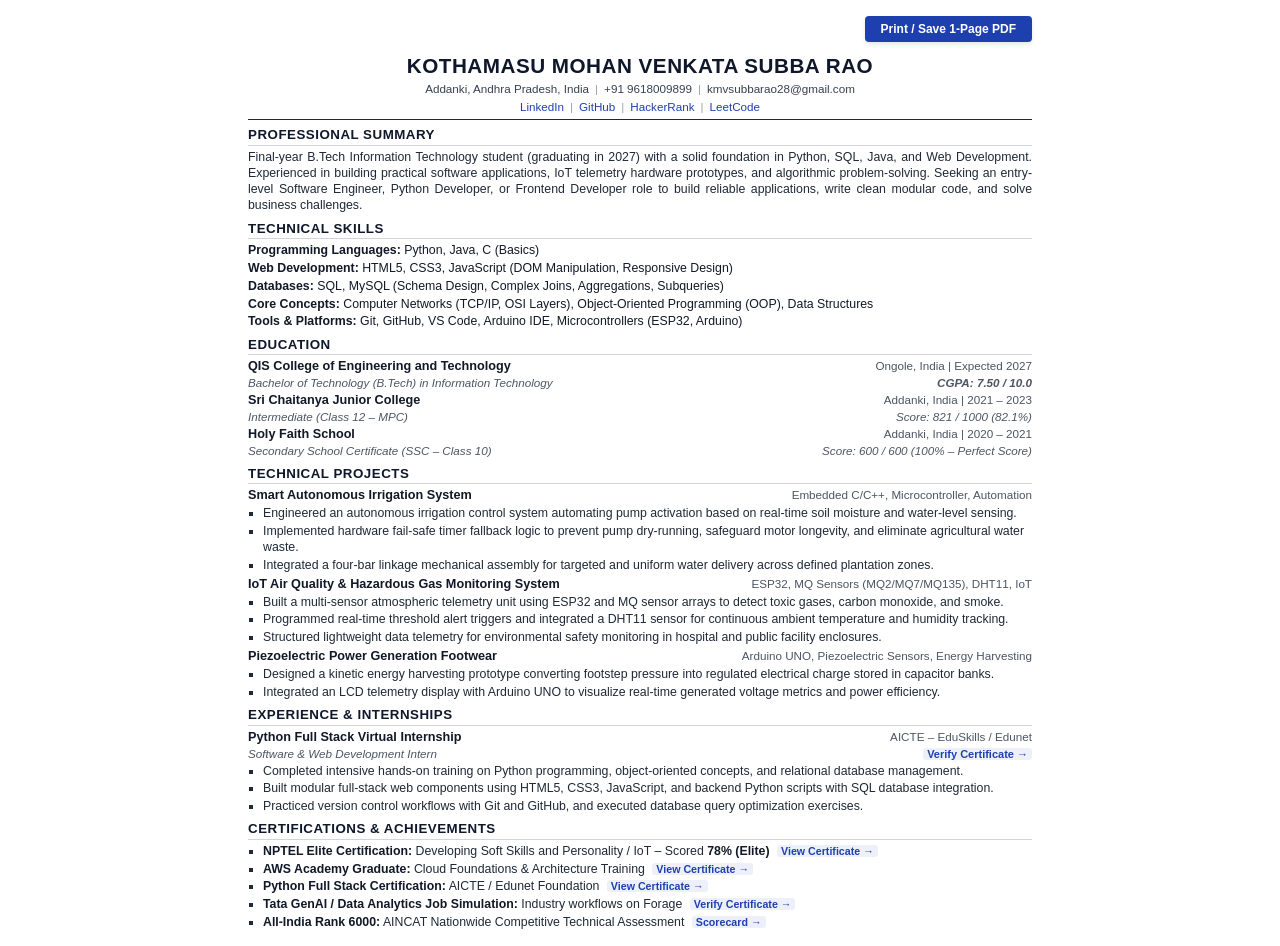
==== assets/resume-preview.html @ 80e52fe7 "docs: add technical architecture diagrams, system flows, and verified certificate assets" ====
<!DOCTYPE html>
<html lang="en">

<head>
  <meta charset="UTF-8">
  <title>Kothamasu Mohan Venkata Subba Rao - Resume</title>
  <style>
    @page {
      size: A4;
      margin: 10mm 14mm;
    }

    * {
      box-sizing: border-box;
      margin: 0;
      padding: 0;
    }

    body {
      font-family: 'Calibri', 'Helvetica Neue', Arial, sans-serif;
      color: #111827;
      line-height: 1.32;
      font-size: 9.75pt;
      background: #ffffff;
      max-width: 820px;
      margin: 16px auto;
      padding: 0 18px;
    }

    .print-bar {
      text-align: right;
      margin-bottom: 10px;
    }

    .print-btn {
      background: #1e40af;
      color: #ffffff;
      border: none;
      padding: 6px 16px;
      font-size: 9pt;
      font-weight: 600;
      border-radius: 4px;
      cursor: pointer;
      box-shadow: 0 2px 4px rgba(0, 0, 0, 0.1);
    }

    .print-btn:hover {
      background: #1d4ed8;
    }

    @media print {
      .print-bar {
        display: none;
      }

      body {
        margin: 0;
        padding: 0;
        max-width: 100%;
        font-size: 9.25pt;
        line-height: 1.28;
      }

      a {
        color: #111827 !important;
        text-decoration: none !important;
      }

      .cert-link {
        display: none !important;
      }
    }

    /* Header */
    .header {
      text-align: center;
      border-bottom: 1.5px solid #1f2937;
      padding-bottom: 5px;
      margin-bottom: 6px;
    }

    .name {
      font-size: 15.5pt;
      font-weight: 700;
      letter-spacing: 0.5px;
      color: #0f172a;
      text-transform: uppercase;
      margin-bottom: 2px;
    }

    .contact-line {
      font-size: 8.75pt;
      color: #374151;
      display: flex;
      flex-wrap: wrap;
      justify-content: center;
      gap: 6px;
    }

    .contact-line a {
      color: #1e40af;
      text-decoration: none;
      font-weight: 500;
    }

    .contact-line a:hover {
      text-decoration: underline;
    }

    .sep {
      color: #9ca3af;
    }

    /* Section */
    .section {
      margin-bottom: 6px;
    }

    .section-title {
      font-size: 10pt;
      font-weight: 700;
      text-transform: uppercase;
      letter-spacing: 0.5px;
      color: #0f172a;
      border-bottom: 1px solid #d1d5db;
      padding-bottom: 1px;
      margin-bottom: 3px;
    }

    .summary-text {
      text-align: justify;
      color: #1f2937;
      font-size: 9.25pt;
    }

    /* Skills */
    .skills-category {
      margin-bottom: 1.5px;
      font-size: 9.25pt;
    }

    .skills-category strong {
      color: #111827;
      font-weight: 600;
    }

    /* Item Header */
    .item-header {
      display: flex;
      justify-content: space-between;
      align-items: baseline;
      font-weight: 600;
      color: #111827;
      font-size: 9.5pt;
    }

    .item-sub {
      display: flex;
      justify-content: space-between;
      align-items: baseline;
      font-size: 8.75pt;
      color: #4b5563;
      font-style: italic;
      margin-bottom: 1.5px;
    }

    .item-sub a {
      color: #1e40af;
      font-style: normal;
      text-decoration: none;
      font-size: 8.25pt;
    }

    .item-date {
      font-weight: normal;
      font-size: 8.75pt;
      color: #4b5563;
    }

    ul {
      list-style-type: square;
      padding-left: 15px;
      margin-top: 1px;
      margin-bottom: 3px;
    }

    li {
      margin-bottom: 1.5px;
      color: #1f2937;
      font-size: 9.25pt;
    }

    li strong {
      color: #111827;
    }

    .cert-link {
      font-size: 8pt;
      font-weight: 600;
      color: #1e40af;
      text-decoration: none;
      margin-left: 4px;
      padding: 0 4px;
      background: rgba(30, 64, 175, 0.08);
      border-radius: 3px;
    }

    .cert-link:hover {
      text-decoration: underline;
      background: rgba(30, 64, 175, 0.15);
    }
  </style>
</head>

<body>
  <div class="print-bar">
    <button class="print-btn" onclick="window.print()">Print / Save 1-Page PDF</button>
  </div>

  <header class="header">
    <h1 class="name">Kothamasu Mohan Venkata Subba Rao</h1>
    <div class="contact-line">
      <span>Addanki, Andhra Pradesh, India</span>
      <span class="sep">|</span>
      <span>+91 9618009899</span>
      <span class="sep">|</span>
      <span>kmvsubbarao28@gmail.com</span>
    </div>
    <div class="contact-line" style="margin-top: 2px;">
      <a href="https://www.linkedin.com/in/mohan-venkata-subba-rao-kothamasu-4464b433a" target="_blank">LinkedIn</a>
      <span class="sep">|</span>
      <a href="https://github.com/MOHANKOTHAMASU" target="_blank">GitHub</a>
      <span class="sep">|</span>
      <a href="https://www.hackerrank.com/profile/kmvsubbarao28" target="_blank">HackerRank</a>
      <span class="sep">|</span>
      <a href="https://leetcode.com/problemset/" target="_blank">LeetCode</a>
    </div>
  </header>

  <!-- PROFESSIONAL SUMMARY -->
  <section class="section">
    <h2 class="section-title">Professional Summary</h2>
    <p class="summary-text">
      Final-year B.Tech Information Technology student (graduating in 2027) with a solid foundation in Python, SQL,
      Java, and Web Development. Experienced in building practical software applications, IoT telemetry hardware
      prototypes, and algorithmic problem-solving. Seeking an entry-level Software Engineer, Python Developer, or
      Frontend Developer role to build reliable applications, write clean modular code, and solve business challenges.
    </p>
  </section>

  <!-- TECHNICAL SKILLS -->
  <section class="section">
    <h2 class="section-title">Technical Skills</h2>
    <div class="skills-category"><strong>Programming Languages:</strong> Python, Java, C (Basics)</div>
    <div class="skills-category"><strong>Web Development:</strong> HTML5, CSS3, JavaScript (DOM Manipulation, Responsive
      Design)</div>
    <div class="skills-category"><strong>Databases:</strong> SQL, MySQL (Schema Design, Complex Joins, Aggregations,
      Subqueries)</div>
    <div class="skills-category"><strong>Core Concepts:</strong> Computer Networks (TCP/IP, OSI Layers), Object-Oriented
      Programming (OOP), Data Structures</div>
    <div class="skills-category"><strong>Tools & Platforms:</strong> Git, GitHub, VS Code, Arduino IDE,
      Microcontrollers (ESP32, Arduino)</div>
  </section>

  <!-- EDUCATION -->
  <section class="section">
    <h2 class="section-title">Education</h2>
    <div class="item-header">
      <span>QIS College of Engineering and Technology</span>
      <span class="item-date">Ongole, India | Expected 2027</span>
    </div>
    <div class="item-sub">
      <span>Bachelor of Technology (B.Tech) in Information Technology</span>
      <span><strong>CGPA: 7.50 / 10.0</strong></span>
    </div>

    <div class="item-header" style="margin-top: 2px;">
      <span>Sri Chaitanya Junior College</span>
      <span class="item-date">Addanki, India | 2021 &ndash; 2023</span>
    </div>
    <div class="item-sub">
      <span>Intermediate (Class 12 &ndash; MPC)</span>
      <span>Score: 821 / 1000 (82.1%)</span>
    </div>

    <div class="item-header" style="margin-top: 2px;">
      <span>Holy Faith School</span>
      <span class="item-date">Addanki, India | 2020 &ndash; 2021</span>
    </div>
    <div class="item-sub">
      <span>Secondary School Certificate (SSC &ndash; Class 10)</span>
      <span>Score: 600 / 600 (100% &ndash; Perfect Score)</span>
    </div>
  </section>

  <!-- TECHNICAL PROJECTS -->
  <section class="section">
    <h2 class="section-title">Technical Projects</h2>

    <div class="item-header">
      <span>Smart Autonomous Irrigation System</span>
      <span class="item-date">Embedded C/C++, Microcontroller, Automation</span>
    </div>
    <ul>
      <li>Engineered an autonomous irrigation control system automating pump activation based on real-time soil moisture
        and water-level sensing.</li>
      <li>Implemented hardware fail-safe timer fallback logic to prevent pump dry-running, safeguard motor longevity,
        and eliminate agricultural water waste.</li>
      <li>Integrated a four-bar linkage mechanical assembly for targeted and uniform water delivery across defined
        plantation zones.</li>
    </ul>

    <div class="item-header">
      <span>IoT Air Quality & Hazardous Gas Monitoring System</span>
      <span class="item-date">ESP32, MQ Sensors (MQ2/MQ7/MQ135), DHT11, IoT</span>
    </div>
    <ul>
      <li>Built a multi-sensor atmospheric telemetry unit using ESP32 and MQ sensor arrays to detect toxic gases, carbon
        monoxide, and smoke.</li>
      <li>Programmed real-time threshold alert triggers and integrated a DHT11 sensor for continuous ambient temperature
        and humidity tracking.</li>
      <li>Structured lightweight data telemetry for environmental safety monitoring in hospital and public facility
        enclosures.</li>
    </ul>

    <div class="item-header">
      <span>Piezoelectric Power Generation Footwear</span>
      <span class="item-date">Arduino UNO, Piezoelectric Sensors, Energy Harvesting</span>
    </div>
    <ul>
      <li>Designed a kinetic energy harvesting prototype converting footstep pressure into regulated electrical charge
        stored in capacitor banks.</li>
      <li>Integrated an LCD telemetry display with Arduino UNO to visualize real-time generated voltage metrics and
        power efficiency.</li>
    </ul>
  </section>

  <!-- INTERNSHIP EXPERIENCE -->
  <section class="section">
    <h2 class="section-title">Experience & Internships</h2>
    <div class="item-header">
      <span>Python Full Stack Virtual Internship</span>
      <span class="item-date">AICTE &ndash; EduSkills / Edunet</span>
    </div>
    <div class="item-sub">
      <span>Software & Web Development Intern</span>
      <span><a href="aicte_python_fullstack_certificate.pdf"
          target="_blank" class="cert-link">Verify Certificate &rarr;</a></span>
    </div>
    <ul>
      <li>Completed intensive hands-on training on Python programming, object-oriented concepts, and relational database
        management.</li>
      <li>Built modular full-stack web components using HTML5, CSS3, JavaScript, and backend Python scripts with SQL
        database integration.</li>
      <li>Practiced version control workflows with Git and GitHub, and executed database query optimization exercises.
      </li>
    </ul>
  </section>

  <!-- CERTIFICATIONS & ACHIEVEMENTS -->
  <section class="section">
    <h2 class="section-title">Certifications & Achievements</h2>
    <ul>
      <li><strong>NPTEL Elite Certification:</strong> Developing Soft Skills and Personality / IoT &ndash; Scored
        <strong>78% (Elite)</strong> <a href="nptel_iot_certificate.pdf" target="_blank" class="cert-link">View
          Certificate &rarr;</a></li>
      <li><strong>AWS Academy Graduate:</strong> Cloud Foundations &amp; Architecture Training <a
          href="aws_eduskills_cloud_certificate.pdf" target="_blank"
          class="cert-link">View Certificate &rarr;</a></li>
      <li><strong>Python Full Stack Certification:</strong> AICTE / Edunet Foundation <a
          href="aicte_python_fullstack_certificate.pdf" target="_blank"
          class="cert-link">View Certificate &rarr;</a></li>
      <li><strong>Tata GenAI / Data Analytics Job Simulation:</strong> Industry workflows on Forage <a
          href="tata_genai_data_analytics_certificate.pdf"
          target="_blank" class="cert-link">Verify Certificate &rarr;</a></li>
      <li><strong>All-India Rank 6000:</strong> AINCAT Nationwide Competitive Technical Assessment <a
          href="aincat_rank_scorecard_certificate.pdf" target="_blank"
          class="cert-link">Scorecard &rarr;</a></li>
    </ul>
  </section>
</body>

</html>
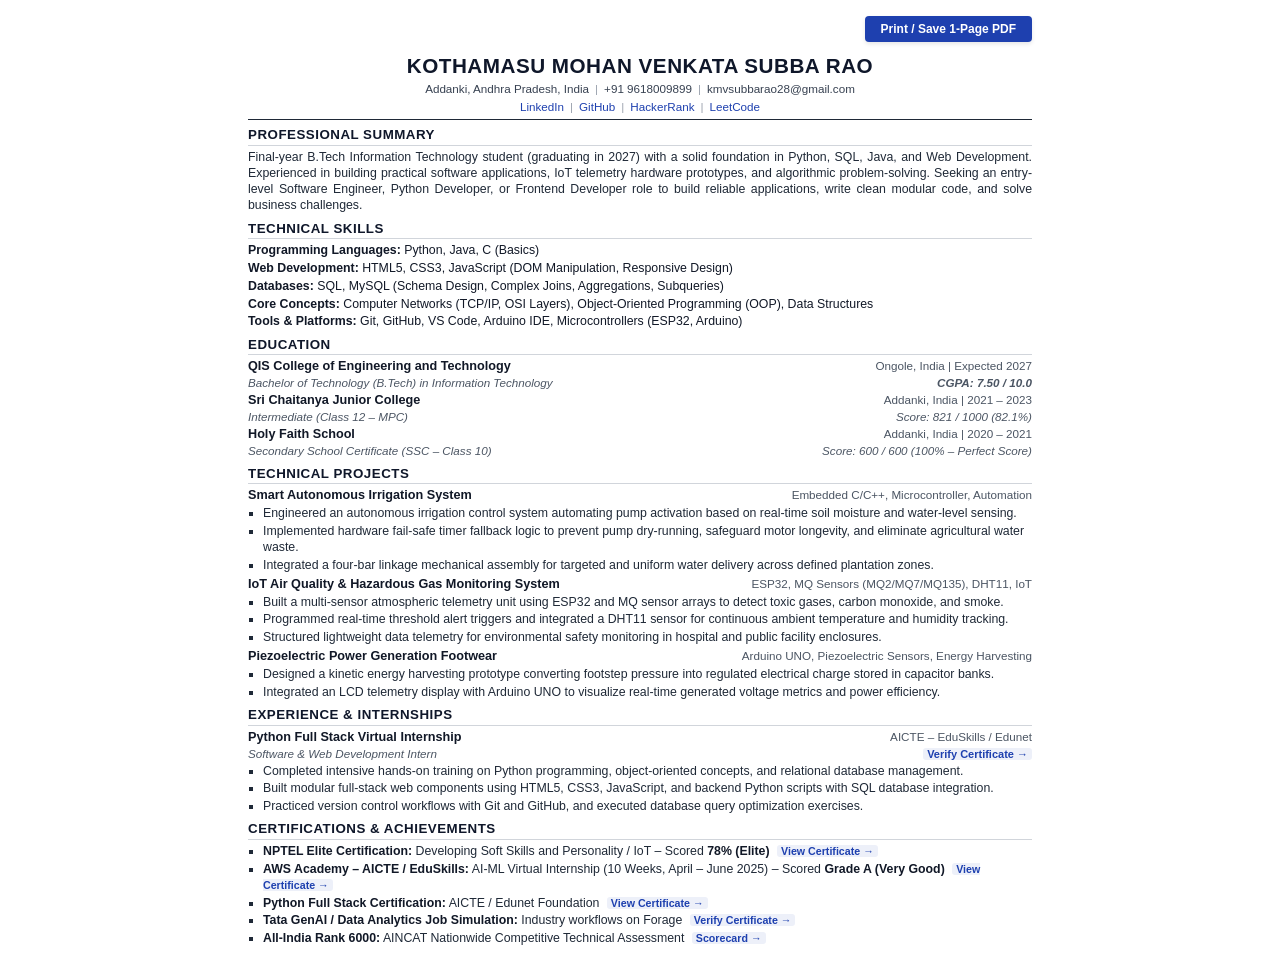
==== commit 52ecd93e: "Update AWS certificate to verified AWS Academy AI-ML Virtual Internship (Grade A)" ====
--- a/assets/resume-preview.html
+++ b/assets/resume-preview.html
@@ -364,8 +364,8 @@
       <li><strong>NPTEL Elite Certification:</strong> Developing Soft Skills and Personality / IoT &ndash; Scored
         <strong>78% (Elite)</strong> <a href="nptel_iot_certificate.pdf" target="_blank" class="cert-link">View
           Certificate &rarr;</a></li>
-      <li><strong>AWS Academy Graduate:</strong> Cloud Foundations &amp; Architecture Training <a
-          href="aws_eduskills_cloud_certificate.pdf" target="_blank"
+      <li><strong>AWS Academy &ndash; AICTE / EduSkills:</strong> AI-ML Virtual Internship (10 Weeks, April &ndash; June 2025) &ndash; Scored <strong>Grade A (Very Good)</strong> <a
+          href="aws_eduskills_aiml_certificate.pdf" target="_blank"
           class="cert-link">View Certificate &rarr;</a></li>
       <li><strong>Python Full Stack Certification:</strong> AICTE / Edunet Foundation <a
           href="aicte_python_fullstack_certificate.pdf" target="_blank"
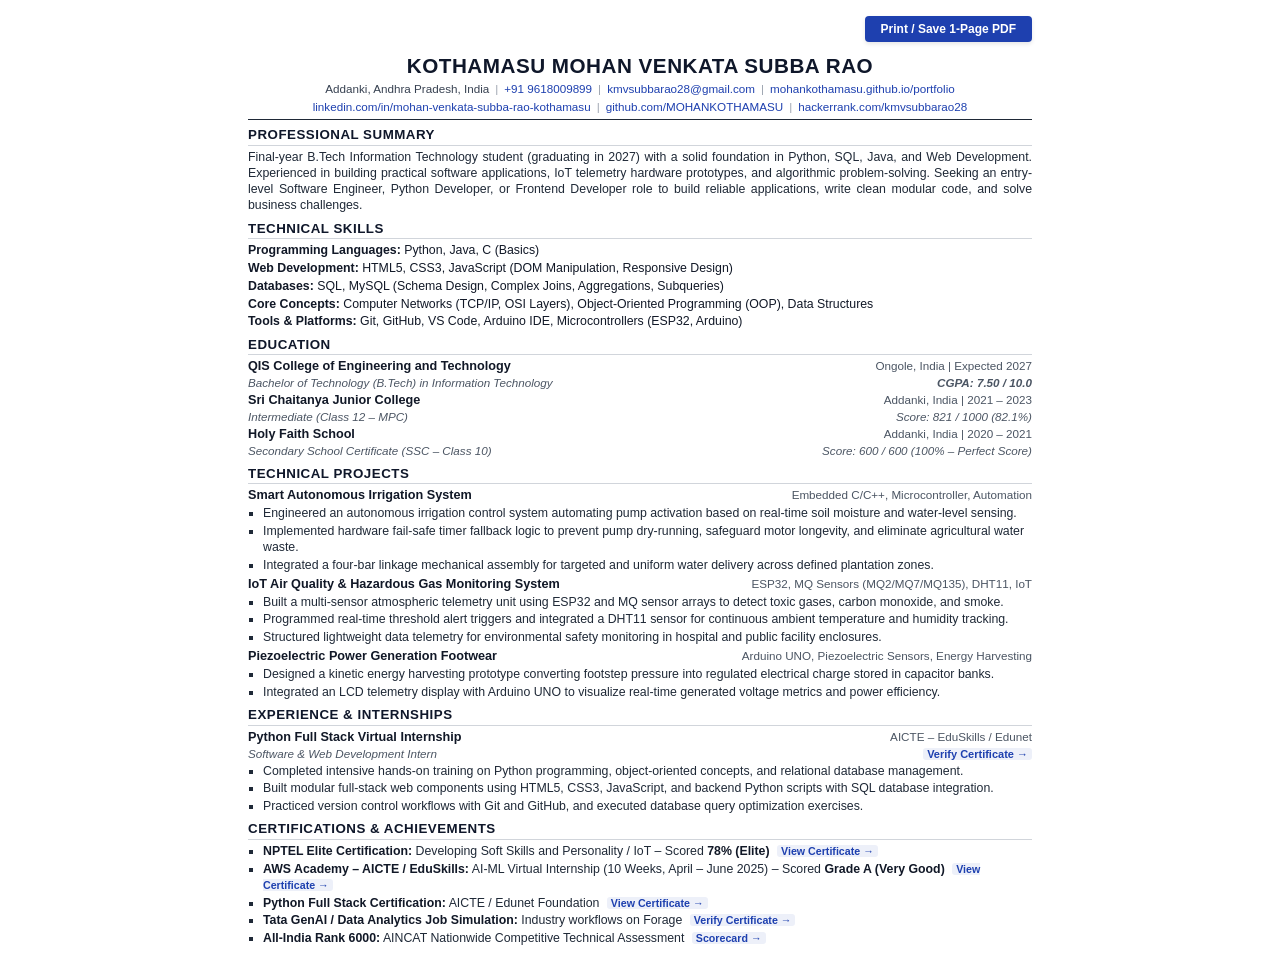
==== commit 864a9368: "Enhance printable resume: show full visible URLs for LinkedIn, GitHub, HackerRank, Portfolio & keep " ====
--- a/assets/resume-preview.html
+++ b/assets/resume-preview.html
@@ -50,24 +50,54 @@
 
     @media print {
       .print-bar {
-        display: none;
+        display: none !important;
       }
 
       body {
         margin: 0;
         padding: 0;
         max-width: 100%;
-        font-size: 9.25pt;
-        line-height: 1.28;
+        font-size: 9.1pt;
+        line-height: 1.25;
       }
 
       a {
-        color: #111827 !important;
+        color: #1e40af !important;
         text-decoration: none !important;
       }
 
+      .contact-line a {
+        color: #1e40af !important;
+        font-weight: 500 !important;
+        text-decoration: none !important;
+      }
+
       .cert-link {
-        display: none !important;
+        display: inline !important;
+        font-size: 7.75pt !important;
+        color: #1e40af !important;
+        text-decoration: underline !important;
+        background: transparent !important;
+        padding: 0 !important;
+        font-weight: 600 !important;
+      }
+
+      .section {
+        margin-bottom: 5px;
+      }
+
+      .section-title {
+        margin-bottom: 2px;
+        padding-bottom: 1px;
+      }
+
+      ul {
+        margin-top: 1px;
+        margin-bottom: 2px;
+      }
+
+      li {
+        margin-bottom: 1px;
       }
     }
 
@@ -222,18 +252,18 @@
     <div class="contact-line">
       <span>Addanki, Andhra Pradesh, India</span>
       <span class="sep">|</span>
-      <span>+91 9618009899</span>
+      <span><a href="tel:+919618009899">+91 9618009899</a></span>
       <span class="sep">|</span>
-      <span>kmvsubbarao28@gmail.com</span>
+      <span><a href="mailto:kmvsubbarao28@gmail.com">kmvsubbarao28@gmail.com</a></span>
+      <span class="sep">|</span>
+      <span><a href="https://mohankothamasu.github.io/portfolio/" target="_blank">mohankothamasu.github.io/portfolio</a></span>
     </div>
     <div class="contact-line" style="margin-top: 2px;">
-      <a href="https://www.linkedin.com/in/mohan-venkata-subba-rao-kothamasu-4464b433a" target="_blank">LinkedIn</a>
+      <span><a href="https://www.linkedin.com/in/mohan-venkata-subba-rao-kothamasu-4464b433a" target="_blank">linkedin.com/in/mohan-venkata-subba-rao-kothamasu</a></span>
       <span class="sep">|</span>
-      <a href="https://github.com/MOHANKOTHAMASU" target="_blank">GitHub</a>
+      <span><a href="https://github.com/MOHANKOTHAMASU" target="_blank">github.com/MOHANKOTHAMASU</a></span>
       <span class="sep">|</span>
-      <a href="https://www.hackerrank.com/profile/kmvsubbarao28" target="_blank">HackerRank</a>
-      <span class="sep">|</span>
-      <a href="https://leetcode.com/problemset/" target="_blank">LeetCode</a>
+      <span><a href="https://www.hackerrank.com/profile/kmvsubbarao28" target="_blank">hackerrank.com/kmvsubbarao28</a></span>
     </div>
   </header>
 
@@ -344,7 +374,7 @@
     </div>
     <div class="item-sub">
       <span>Software & Web Development Intern</span>
-      <span><a href="aicte_python_fullstack_certificate.pdf"
+      <span><a href="https://mohankothamasu.github.io/portfolio/assets/aicte_python_fullstack_certificate.pdf"
           target="_blank" class="cert-link">Verify Certificate &rarr;</a></span>
     </div>
     <ul>
@@ -362,19 +392,19 @@
     <h2 class="section-title">Certifications & Achievements</h2>
     <ul>
       <li><strong>NPTEL Elite Certification:</strong> Developing Soft Skills and Personality / IoT &ndash; Scored
-        <strong>78% (Elite)</strong> <a href="nptel_iot_certificate.pdf" target="_blank" class="cert-link">View
+        <strong>78% (Elite)</strong> <a href="https://mohankothamasu.github.io/portfolio/assets/nptel_iot_certificate.pdf" target="_blank" class="cert-link">View
           Certificate &rarr;</a></li>
       <li><strong>AWS Academy &ndash; AICTE / EduSkills:</strong> AI-ML Virtual Internship (10 Weeks, April &ndash; June 2025) &ndash; Scored <strong>Grade A (Very Good)</strong> <a
-          href="aws_eduskills_aiml_certificate.pdf" target="_blank"
+          href="https://mohankothamasu.github.io/portfolio/assets/aws_eduskills_aiml_certificate.pdf" target="_blank"
           class="cert-link">View Certificate &rarr;</a></li>
       <li><strong>Python Full Stack Certification:</strong> AICTE / Edunet Foundation <a
-          href="aicte_python_fullstack_certificate.pdf" target="_blank"
+          href="https://mohankothamasu.github.io/portfolio/assets/aicte_python_fullstack_certificate.pdf" target="_blank"
           class="cert-link">View Certificate &rarr;</a></li>
       <li><strong>Tata GenAI / Data Analytics Job Simulation:</strong> Industry workflows on Forage <a
-          href="tata_genai_data_analytics_certificate.pdf"
+          href="https://mohankothamasu.github.io/portfolio/assets/tata_genai_data_analytics_certificate.pdf"
           target="_blank" class="cert-link">Verify Certificate &rarr;</a></li>
       <li><strong>All-India Rank 6000:</strong> AINCAT Nationwide Competitive Technical Assessment <a
-          href="aincat_rank_scorecard_certificate.pdf" target="_blank"
+          href="https://mohankothamasu.github.io/portfolio/assets/aincat_rank_scorecard_certificate.pdf" target="_blank"
           class="cert-link">Scorecard &rarr;</a></li>
     </ul>
   </section>
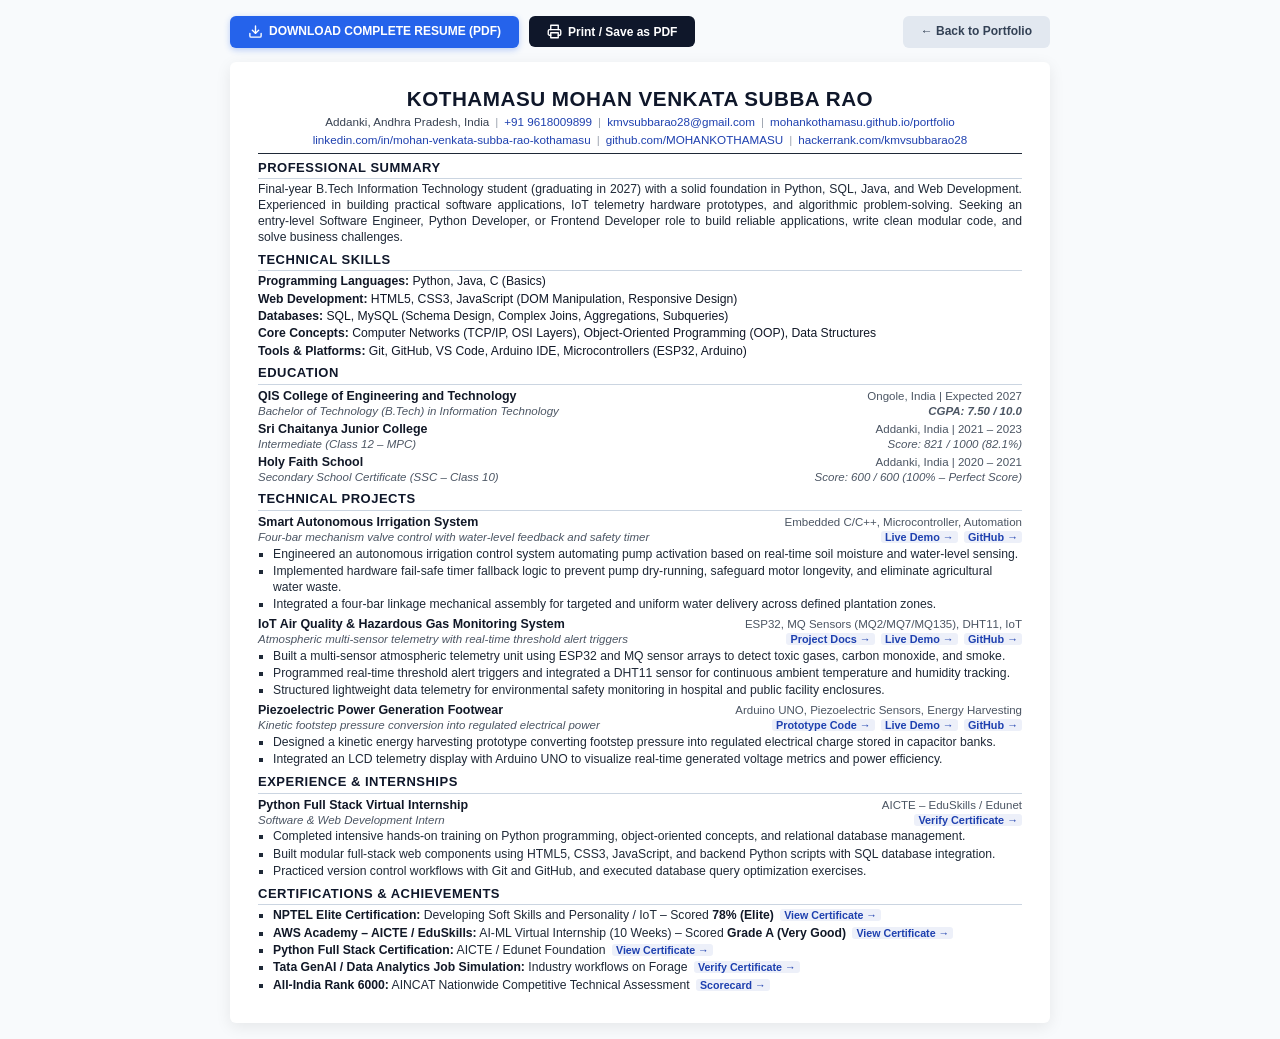
==== commit 41d6f6b5: "Fix direct automatic resume download on hero button and streamline view/print options" ====
--- a/assets/resume-preview.html
+++ b/assets/resume-preview.html
@@ -3,11 +3,12 @@
 
 <head>
   <meta charset="UTF-8">
+  <meta name="viewport" content="width=device-width, initial-scale=1.0">
   <title>Kothamasu Mohan Venkata Subba Rao - Resume</title>
   <style>
     @page {
-      size: A4;
-      margin: 10mm 14mm;
+      size: A4 portrait;
+      margin: 8mm 12mm;
     }
 
     * {
@@ -19,57 +20,126 @@
     body {
       font-family: 'Calibri', 'Helvetica Neue', Arial, sans-serif;
       color: #111827;
-      line-height: 1.32;
-      font-size: 9.75pt;
+      line-height: 1.30;
+      font-size: 9.5pt;
+      background: #f8fafc;
+      margin: 0;
+      padding: 16px 12px;
+      -webkit-print-color-adjust: exact;
+      print-color-adjust: exact;
+    }
+
+    .resume-wrapper {
+      max-width: 820px;
+      margin: 0 auto;
       background: #ffffff;
+      padding: 24px 28px;
+      box-shadow: 0 4px 16px rgba(0, 0, 0, 0.08);
+      border-radius: 6px;
+    }
+
+    /* Interactive Top Action Bar */
+    .print-bar {
       max-width: 820px;
-      margin: 16px auto;
-      padding: 0 18px;
-    }
-
-    .print-bar {
-      text-align: right;
-      margin-bottom: 10px;
-    }
-
-    .print-btn {
-      background: #1e40af;
-      color: #ffffff;
-      border: none;
-      padding: 6px 16px;
+      margin: 0 auto 14px auto;
+      display: flex;
+      justify-content: space-between;
+      align-items: center;
+      gap: 10px;
+      flex-wrap: wrap;
+    }
+
+    .print-bar-left {
+      display: flex;
+      gap: 10px;
+      align-items: center;
+    }
+
+    .print-bar-right {
+      display: flex;
+      gap: 10px;
+      align-items: center;
+    }
+
+    .action-btn {
+      display: inline-flex;
+      align-items: center;
+      gap: 6px;
+      padding: 8px 18px;
       font-size: 9pt;
       font-weight: 600;
-      border-radius: 4px;
+      border-radius: 6px;
+      text-decoration: none;
       cursor: pointer;
-      box-shadow: 0 2px 4px rgba(0, 0, 0, 0.1);
-    }
-
-    .print-btn:hover {
+      border: none;
+      transition: all 0.2s ease;
+      font-family: inherit;
+    }
+
+    .btn-download-primary {
+      background: #2563eb;
+      color: #ffffff !important;
+      box-shadow: 0 2px 6px rgba(37, 99, 235, 0.3);
+    }
+
+    .btn-download-primary:hover {
       background: #1d4ed8;
-    }
-
+      box-shadow: 0 4px 10px rgba(37, 99, 235, 0.4);
+    }
+
+    .btn-print-secondary {
+      background: #0f172a;
+      color: #ffffff !important;
+    }
+
+    .btn-print-secondary:hover {
+      background: #1e293b;
+    }
+
+    .btn-back {
+      background: #e2e8f0;
+      color: #334155 !important;
+    }
+
+    .btn-back:hover {
+      background: #cbd5e1;
+    }
+
+    /* Print Styles */
     @media print {
+      body {
+        background: #ffffff !important;
+        margin: 0 !important;
+        padding: 0 !important;
+        font-size: 9pt !important;
+        line-height: 1.25 !important;
+      }
+
       .print-bar {
         display: none !important;
       }
 
-      body {
-        margin: 0;
-        padding: 0;
-        max-width: 100%;
-        font-size: 9.1pt;
-        line-height: 1.25;
+      .resume-wrapper {
+        max-width: 100% !important;
+        margin: 0 !important;
+        padding: 0 !important;
+        box-shadow: none !important;
+        border-radius: 0 !important;
       }
 
       a {
         color: #1e40af !important;
-        text-decoration: none !important;
+        text-decoration: underline !important;
       }
 
       .contact-line a {
         color: #1e40af !important;
         font-weight: 500 !important;
         text-decoration: none !important;
+      }
+
+      .contact-line a:hover {
+        text-decoration: underline !important;
       }
 
       .cert-link {
@@ -83,21 +153,23 @@
       }
 
       .section {
-        margin-bottom: 5px;
+        margin-bottom: 5px !important;
+        page-break-inside: avoid !important;
+        break-inside: avoid !important;
       }
 
       .section-title {
-        margin-bottom: 2px;
-        padding-bottom: 1px;
+        margin-bottom: 2px !important;
+        padding-bottom: 1px !important;
       }
 
       ul {
-        margin-top: 1px;
-        margin-bottom: 2px;
+        margin-top: 1px !important;
+        margin-bottom: 2px !important;
       }
 
       li {
-        margin-bottom: 1px;
+        margin-bottom: 1px !important;
       }
     }
 
@@ -125,6 +197,7 @@
       flex-wrap: wrap;
       justify-content: center;
       gap: 6px;
+      line-height: 1.35;
     }
 
     .contact-line a {
@@ -147,26 +220,26 @@
     }
 
     .section-title {
-      font-size: 10pt;
+      font-size: 9.75pt;
       font-weight: 700;
       text-transform: uppercase;
       letter-spacing: 0.5px;
       color: #0f172a;
-      border-bottom: 1px solid #d1d5db;
-      padding-bottom: 1px;
+      border-bottom: 1px solid #cbd5e1;
+      padding-bottom: 1.5px;
       margin-bottom: 3px;
     }
 
     .summary-text {
       text-align: justify;
       color: #1f2937;
-      font-size: 9.25pt;
+      font-size: 9.15pt;
     }
 
     /* Skills */
     .skills-category {
       margin-bottom: 1.5px;
-      font-size: 9.25pt;
+      font-size: 9.15pt;
     }
 
     .skills-category strong {
@@ -174,21 +247,21 @@
       font-weight: 600;
     }
 
-    /* Item Header */
+    /* Item Header & Subheader */
     .item-header {
       display: flex;
       justify-content: space-between;
       align-items: baseline;
       font-weight: 600;
       color: #111827;
-      font-size: 9.5pt;
+      font-size: 9.35pt;
     }
 
     .item-sub {
       display: flex;
       justify-content: space-between;
       align-items: baseline;
-      font-size: 8.75pt;
+      font-size: 8.65pt;
       color: #4b5563;
       font-style: italic;
       margin-bottom: 1.5px;
@@ -198,12 +271,12 @@
       color: #1e40af;
       font-style: normal;
       text-decoration: none;
-      font-size: 8.25pt;
+      font-size: 8.15pt;
     }
 
     .item-date {
       font-weight: normal;
-      font-size: 8.75pt;
+      font-size: 8.65pt;
       color: #4b5563;
     }
 
@@ -217,7 +290,7 @@
     li {
       margin-bottom: 1.5px;
       color: #1f2937;
-      font-size: 9.25pt;
+      font-size: 9.15pt;
     }
 
     li strong {
@@ -229,7 +302,7 @@
       font-weight: 600;
       color: #1e40af;
       text-decoration: none;
-      margin-left: 4px;
+      margin-left: 3px;
       padding: 0 4px;
       background: rgba(30, 64, 175, 0.08);
       border-radius: 3px;
@@ -237,177 +310,269 @@
 
     .cert-link:hover {
       text-decoration: underline;
-      background: rgba(30, 64, 175, 0.15);
+      background: rgba(30, 64, 175, 0.16);
     }
   </style>
 </head>
 
 <body>
+  <!-- Interactive Action Bar (Screen Only) -->
   <div class="print-bar">
-    <button class="print-btn" onclick="window.print()">Print / Save 1-Page PDF</button>
+    <div class="print-bar-left">
+      <a href="Mohan_Venkata_Subba_Rao_Resume.pdf" download="Mohan_Venkata_Subba_Rao_Resume.pdf" class="action-btn btn-download-primary" id="direct-pdf-download">
+        <svg width="15" height="15" viewBox="0 0 24 24" fill="none" stroke="currentColor" stroke-width="2.2" stroke-linecap="round" stroke-linejoin="round"><path d="M21 15v4a2 2 0 0 1-2 2H5a2 2 0 0 1-2-2v-4"></path><polyline points="7 10 12 15 17 10"></polyline><line x1="12" y1="15" x2="12" y2="3"></line></svg>
+        DOWNLOAD COMPLETE RESUME (PDF)
+      </a>
+      <button class="action-btn btn-print-secondary" onclick="window.print()">
+        <svg width="15" height="15" viewBox="0 0 24 24" fill="none" stroke="currentColor" stroke-width="2.2" stroke-linecap="round" stroke-linejoin="round"><polyline points="6 9 6 2 18 2 18 9"></polyline><path d="M6 18H4a2 2 0 0 1-2-2v-5a2 2 0 0 1 2-2h16a2 2 0 0 1 2 2v5a2 2 0 0 1-2 2h-2"></path><rect x="6" y="14" width="12" height="8"></rect></svg>
+        Print / Save as PDF
+      </button>
+    </div>
+    <div class="print-bar-right">
+      <a href="../index.html" class="action-btn btn-back">
+        &larr; Back to Portfolio
+      </a>
+    </div>
   </div>
 
-  <header class="header">
-    <h1 class="name">Kothamasu Mohan Venkata Subba Rao</h1>
-    <div class="contact-line">
-      <span>Addanki, Andhra Pradesh, India</span>
-      <span class="sep">|</span>
-      <span><a href="tel:+919618009899">+91 9618009899</a></span>
-      <span class="sep">|</span>
-      <span><a href="mailto:kmvsubbarao28@gmail.com">kmvsubbarao28@gmail.com</a></span>
-      <span class="sep">|</span>
-      <span><a href="https://mohankothamasu.github.io/portfolio/" target="_blank">mohankothamasu.github.io/portfolio</a></span>
-    </div>
-    <div class="contact-line" style="margin-top: 2px;">
-      <span><a href="https://www.linkedin.com/in/mohan-venkata-subba-rao-kothamasu-4464b433a" target="_blank">linkedin.com/in/mohan-venkata-subba-rao-kothamasu</a></span>
-      <span class="sep">|</span>
-      <span><a href="https://github.com/MOHANKOTHAMASU" target="_blank">github.com/MOHANKOTHAMASU</a></span>
-      <span class="sep">|</span>
-      <span><a href="https://www.hackerrank.com/profile/kmvsubbarao28" target="_blank">hackerrank.com/kmvsubbarao28</a></span>
-    </div>
-  </header>
-
-  <!-- PROFESSIONAL SUMMARY -->
-  <section class="section">
-    <h2 class="section-title">Professional Summary</h2>
-    <p class="summary-text">
-      Final-year B.Tech Information Technology student (graduating in 2027) with a solid foundation in Python, SQL,
-      Java, and Web Development. Experienced in building practical software applications, IoT telemetry hardware
-      prototypes, and algorithmic problem-solving. Seeking an entry-level Software Engineer, Python Developer, or
-      Frontend Developer role to build reliable applications, write clean modular code, and solve business challenges.
-    </p>
-  </section>
-
-  <!-- TECHNICAL SKILLS -->
-  <section class="section">
-    <h2 class="section-title">Technical Skills</h2>
-    <div class="skills-category"><strong>Programming Languages:</strong> Python, Java, C (Basics)</div>
-    <div class="skills-category"><strong>Web Development:</strong> HTML5, CSS3, JavaScript (DOM Manipulation, Responsive
-      Design)</div>
-    <div class="skills-category"><strong>Databases:</strong> SQL, MySQL (Schema Design, Complex Joins, Aggregations,
-      Subqueries)</div>
-    <div class="skills-category"><strong>Core Concepts:</strong> Computer Networks (TCP/IP, OSI Layers), Object-Oriented
-      Programming (OOP), Data Structures</div>
-    <div class="skills-category"><strong>Tools & Platforms:</strong> Git, GitHub, VS Code, Arduino IDE,
-      Microcontrollers (ESP32, Arduino)</div>
-  </section>
-
-  <!-- EDUCATION -->
-  <section class="section">
-    <h2 class="section-title">Education</h2>
-    <div class="item-header">
-      <span>QIS College of Engineering and Technology</span>
-      <span class="item-date">Ongole, India | Expected 2027</span>
-    </div>
-    <div class="item-sub">
-      <span>Bachelor of Technology (B.Tech) in Information Technology</span>
-      <span><strong>CGPA: 7.50 / 10.0</strong></span>
-    </div>
-
-    <div class="item-header" style="margin-top: 2px;">
-      <span>Sri Chaitanya Junior College</span>
-      <span class="item-date">Addanki, India | 2021 &ndash; 2023</span>
-    </div>
-    <div class="item-sub">
-      <span>Intermediate (Class 12 &ndash; MPC)</span>
-      <span>Score: 821 / 1000 (82.1%)</span>
-    </div>
-
-    <div class="item-header" style="margin-top: 2px;">
-      <span>Holy Faith School</span>
-      <span class="item-date">Addanki, India | 2020 &ndash; 2021</span>
-    </div>
-    <div class="item-sub">
-      <span>Secondary School Certificate (SSC &ndash; Class 10)</span>
-      <span>Score: 600 / 600 (100% &ndash; Perfect Score)</span>
-    </div>
-  </section>
-
-  <!-- TECHNICAL PROJECTS -->
-  <section class="section">
-    <h2 class="section-title">Technical Projects</h2>
-
-    <div class="item-header">
-      <span>Smart Autonomous Irrigation System</span>
-      <span class="item-date">Embedded C/C++, Microcontroller, Automation</span>
-    </div>
-    <ul>
-      <li>Engineered an autonomous irrigation control system automating pump activation based on real-time soil moisture
-        and water-level sensing.</li>
-      <li>Implemented hardware fail-safe timer fallback logic to prevent pump dry-running, safeguard motor longevity,
-        and eliminate agricultural water waste.</li>
-      <li>Integrated a four-bar linkage mechanical assembly for targeted and uniform water delivery across defined
-        plantation zones.</li>
-    </ul>
-
-    <div class="item-header">
-      <span>IoT Air Quality & Hazardous Gas Monitoring System</span>
-      <span class="item-date">ESP32, MQ Sensors (MQ2/MQ7/MQ135), DHT11, IoT</span>
-    </div>
-    <ul>
-      <li>Built a multi-sensor atmospheric telemetry unit using ESP32 and MQ sensor arrays to detect toxic gases, carbon
-        monoxide, and smoke.</li>
-      <li>Programmed real-time threshold alert triggers and integrated a DHT11 sensor for continuous ambient temperature
-        and humidity tracking.</li>
-      <li>Structured lightweight data telemetry for environmental safety monitoring in hospital and public facility
-        enclosures.</li>
-    </ul>
-
-    <div class="item-header">
-      <span>Piezoelectric Power Generation Footwear</span>
-      <span class="item-date">Arduino UNO, Piezoelectric Sensors, Energy Harvesting</span>
-    </div>
-    <ul>
-      <li>Designed a kinetic energy harvesting prototype converting footstep pressure into regulated electrical charge
-        stored in capacitor banks.</li>
-      <li>Integrated an LCD telemetry display with Arduino UNO to visualize real-time generated voltage metrics and
-        power efficiency.</li>
-    </ul>
-  </section>
-
-  <!-- INTERNSHIP EXPERIENCE -->
-  <section class="section">
-    <h2 class="section-title">Experience & Internships</h2>
-    <div class="item-header">
-      <span>Python Full Stack Virtual Internship</span>
-      <span class="item-date">AICTE &ndash; EduSkills / Edunet</span>
-    </div>
-    <div class="item-sub">
-      <span>Software & Web Development Intern</span>
-      <span><a href="https://mohankothamasu.github.io/portfolio/assets/aicte_python_fullstack_certificate.pdf"
-          target="_blank" class="cert-link">Verify Certificate &rarr;</a></span>
-    </div>
-    <ul>
-      <li>Completed intensive hands-on training on Python programming, object-oriented concepts, and relational database
-        management.</li>
-      <li>Built modular full-stack web components using HTML5, CSS3, JavaScript, and backend Python scripts with SQL
-        database integration.</li>
-      <li>Practiced version control workflows with Git and GitHub, and executed database query optimization exercises.
-      </li>
-    </ul>
-  </section>
-
-  <!-- CERTIFICATIONS & ACHIEVEMENTS -->
-  <section class="section">
-    <h2 class="section-title">Certifications & Achievements</h2>
-    <ul>
-      <li><strong>NPTEL Elite Certification:</strong> Developing Soft Skills and Personality / IoT &ndash; Scored
-        <strong>78% (Elite)</strong> <a href="https://mohankothamasu.github.io/portfolio/assets/nptel_iot_certificate.pdf" target="_blank" class="cert-link">View
-          Certificate &rarr;</a></li>
-      <li><strong>AWS Academy &ndash; AICTE / EduSkills:</strong> AI-ML Virtual Internship (10 Weeks, April &ndash; June 2025) &ndash; Scored <strong>Grade A (Very Good)</strong> <a
-          href="https://mohankothamasu.github.io/portfolio/assets/aws_eduskills_aiml_certificate.pdf" target="_blank"
-          class="cert-link">View Certificate &rarr;</a></li>
-      <li><strong>Python Full Stack Certification:</strong> AICTE / Edunet Foundation <a
-          href="https://mohankothamasu.github.io/portfolio/assets/aicte_python_fullstack_certificate.pdf" target="_blank"
-          class="cert-link">View Certificate &rarr;</a></li>
-      <li><strong>Tata GenAI / Data Analytics Job Simulation:</strong> Industry workflows on Forage <a
-          href="https://mohankothamasu.github.io/portfolio/assets/tata_genai_data_analytics_certificate.pdf"
-          target="_blank" class="cert-link">Verify Certificate &rarr;</a></li>
-      <li><strong>All-India Rank 6000:</strong> AINCAT Nationwide Competitive Technical Assessment <a
-          href="https://mohankothamasu.github.io/portfolio/assets/aincat_rank_scorecard_certificate.pdf" target="_blank"
-          class="cert-link">Scorecard &rarr;</a></li>
-    </ul>
-  </section>
+  <div class="resume-wrapper">
+    <header class="header">
+      <h1 class="name">Kothamasu Mohan Venkata Subba Rao</h1>
+      <div class="contact-line">
+        <span>Addanki, Andhra Pradesh, India</span>
+        <span class="sep">|</span>
+        <span><a href="tel:+919618009899">+91 9618009899</a></span>
+        <span class="sep">|</span>
+        <span><a href="mailto:kmvsubbarao28@gmail.com">kmvsubbarao28@gmail.com</a></span>
+        <span class="sep">|</span>
+        <span><a href="https://mohankothamasu.github.io/portfolio/" target="_blank" rel="noopener noreferrer">mohankothamasu.github.io/portfolio</a></span>
+      </div>
+      <div class="contact-line" style="margin-top: 2px;">
+        <span><a href="https://www.linkedin.com/in/mohan-venkata-subba-rao-kothamasu-4464b433a" target="_blank" rel="noopener noreferrer">linkedin.com/in/mohan-venkata-subba-rao-kothamasu</a></span>
+        <span class="sep">|</span>
+        <span><a href="https://github.com/MOHANKOTHAMASU" target="_blank" rel="noopener noreferrer">github.com/MOHANKOTHAMASU</a></span>
+        <span class="sep">|</span>
+        <span><a href="https://www.hackerrank.com/profile/kmvsubbarao28" target="_blank" rel="noopener noreferrer">hackerrank.com/kmvsubbarao28</a></span>
+      </div>
+    </header>
+
+    <!-- PROFESSIONAL SUMMARY -->
+    <section class="section">
+      <h2 class="section-title">Professional Summary</h2>
+      <p class="summary-text">
+        Final-year B.Tech Information Technology student (graduating in 2027) with a solid foundation in Python, SQL,
+        Java, and Web Development. Experienced in building practical software applications, IoT telemetry hardware
+        prototypes, and algorithmic problem-solving. Seeking an entry-level Software Engineer, Python Developer, or
+        Frontend Developer role to build reliable applications, write clean modular code, and solve business challenges.
+      </p>
+    </section>
+
+    <!-- TECHNICAL SKILLS -->
+    <section class="section">
+      <h2 class="section-title">Technical Skills</h2>
+      <div class="skills-category"><strong>Programming Languages:</strong> Python, Java, C (Basics)</div>
+      <div class="skills-category"><strong>Web Development:</strong> HTML5, CSS3, JavaScript (DOM Manipulation, Responsive Design)</div>
+      <div class="skills-category"><strong>Databases:</strong> SQL, MySQL (Schema Design, Complex Joins, Aggregations, Subqueries)</div>
+      <div class="skills-category"><strong>Core Concepts:</strong> Computer Networks (TCP/IP, OSI Layers), Object-Oriented Programming (OOP), Data Structures</div>
+      <div class="skills-category"><strong>Tools & Platforms:</strong> Git, GitHub, VS Code, Arduino IDE, Microcontrollers (ESP32, Arduino)</div>
+    </section>
+
+    <!-- EDUCATION -->
+    <section class="section">
+      <h2 class="section-title">Education</h2>
+      <div class="item-header">
+        <span>QIS College of Engineering and Technology</span>
+        <span class="item-date">Ongole, India | Expected 2027</span>
+      </div>
+      <div class="item-sub">
+        <span>Bachelor of Technology (B.Tech) in Information Technology</span>
+        <span><strong>CGPA: 7.50 / 10.0</strong></span>
+      </div>
+
+      <div class="item-header" style="margin-top: 2px;">
+        <span>Sri Chaitanya Junior College</span>
+        <span class="item-date">Addanki, India | 2021 &ndash; 2023</span>
+      </div>
+      <div class="item-sub">
+        <span>Intermediate (Class 12 &ndash; MPC)</span>
+        <span>Score: 821 / 1000 (82.1%)</span>
+      </div>
+
+      <div class="item-header" style="margin-top: 2px;">
+        <span>Holy Faith School</span>
+        <span class="item-date">Addanki, India | 2020 &ndash; 2021</span>
+      </div>
+      <div class="item-sub">
+        <span>Secondary School Certificate (SSC &ndash; Class 10)</span>
+        <span>Score: 600 / 600 (100% &ndash; Perfect Score)</span>
+      </div>
+    </section>
+
+    <!-- TECHNICAL PROJECTS -->
+    <section class="section">
+      <h2 class="section-title">Technical Projects</h2>
+
+      <div class="item-header">
+        <span>Smart Autonomous Irrigation System</span>
+        <span class="item-date">Embedded C/C++, Microcontroller, Automation</span>
+      </div>
+      <div class="item-sub">
+        <span>Four-bar mechanism valve control with water-level feedback and safety timer</span>
+        <span>
+          <a href="https://mohankothamasu.github.io/portfolio/#projects" target="_blank" rel="noopener noreferrer" class="cert-link">Live Demo &rarr;</a>
+          <a href="https://github.com/MOHANKOTHAMASU" target="_blank" rel="noopener noreferrer" class="cert-link">GitHub &rarr;</a>
+        </span>
+      </div>
+      <ul>
+        <li>Engineered an autonomous irrigation control system automating pump activation based on real-time soil moisture and water-level sensing.</li>
+        <li>Implemented hardware fail-safe timer fallback logic to prevent pump dry-running, safeguard motor longevity, and eliminate agricultural water waste.</li>
+        <li>Integrated a four-bar linkage mechanical assembly for targeted and uniform water delivery across defined plantation zones.</li>
+      </ul>
+
+      <div class="item-header" style="margin-top: 3px;">
+        <span>IoT Air Quality & Hazardous Gas Monitoring System</span>
+        <span class="item-date">ESP32, MQ Sensors (MQ2/MQ7/MQ135), DHT11, IoT</span>
+      </div>
+      <div class="item-sub">
+        <span>Atmospheric multi-sensor telemetry with real-time threshold alert triggers</span>
+        <span>
+          <a href="https://docs.google.com/document/d/1OpKbc8wfb0XTO-6J8Ce04nNsg8mvF8nM/edit?usp=sharing" target="_blank" rel="noopener noreferrer" class="cert-link">Project Docs &rarr;</a>
+          <a href="https://mohankothamasu.github.io/portfolio/#projects" target="_blank" rel="noopener noreferrer" class="cert-link">Live Demo &rarr;</a>
+          <a href="https://github.com/MOHANKOTHAMASU" target="_blank" rel="noopener noreferrer" class="cert-link">GitHub &rarr;</a>
+        </span>
+      </div>
+      <ul>
+        <li>Built a multi-sensor atmospheric telemetry unit using ESP32 and MQ sensor arrays to detect toxic gases, carbon monoxide, and smoke.</li>
+        <li>Programmed real-time threshold alert triggers and integrated a DHT11 sensor for continuous ambient temperature and humidity tracking.</li>
+        <li>Structured lightweight data telemetry for environmental safety monitoring in hospital and public facility enclosures.</li>
+      </ul>
+
+      <div class="item-header" style="margin-top: 3px;">
+        <span>Piezoelectric Power Generation Footwear</span>
+        <span class="item-date">Arduino UNO, Piezoelectric Sensors, Energy Harvesting</span>
+      </div>
+      <div class="item-sub">
+        <span>Kinetic footstep pressure conversion into regulated electrical power</span>
+        <span>
+          <a href="https://drive.google.com/file/d/1gj5Or6B_ZwfwhvWYcpUyDivzJQTXv3Mi/view?usp=sharing" target="_blank" rel="noopener noreferrer" class="cert-link">Prototype Code &rarr;</a>
+          <a href="https://mohankothamasu.github.io/portfolio/#projects" target="_blank" rel="noopener noreferrer" class="cert-link">Live Demo &rarr;</a>
+          <a href="https://github.com/MOHANKOTHAMASU" target="_blank" rel="noopener noreferrer" class="cert-link">GitHub &rarr;</a>
+        </span>
+      </div>
+      <ul>
+        <li>Designed a kinetic energy harvesting prototype converting footstep pressure into regulated electrical charge stored in capacitor banks.</li>
+        <li>Integrated an LCD telemetry display with Arduino UNO to visualize real-time generated voltage metrics and power efficiency.</li>
+      </ul>
+    </section>
+
+    <!-- INTERNSHIP EXPERIENCE -->
+    <section class="section">
+      <h2 class="section-title">Experience & Internships</h2>
+      <div class="item-header">
+        <span>Python Full Stack Virtual Internship</span>
+        <span class="item-date">AICTE &ndash; EduSkills / Edunet</span>
+      </div>
+      <div class="item-sub">
+        <span>Software & Web Development Intern</span>
+        <span><a href="https://mohankothamasu.github.io/portfolio/assets/aicte_python_fullstack_certificate.pdf" target="_blank" rel="noopener noreferrer" class="cert-link">Verify Certificate &rarr;</a></span>
+      </div>
+      <ul>
+        <li>Completed intensive hands-on training on Python programming, object-oriented concepts, and relational database management.</li>
+        <li>Built modular full-stack web components using HTML5, CSS3, JavaScript, and backend Python scripts with SQL database integration.</li>
+        <li>Practiced version control workflows with Git and GitHub, and executed database query optimization exercises.</li>
+      </ul>
+    </section>
+
+    <!-- CERTIFICATIONS & ACHIEVEMENTS -->
+    <section class="section">
+      <h2 class="section-title">Certifications & Achievements</h2>
+      <ul>
+        <li><strong>NPTEL Elite Certification:</strong> Developing Soft Skills and Personality / IoT &ndash; Scored <strong>78% (Elite)</strong> <a href="https://mohankothamasu.github.io/portfolio/assets/nptel_iot_certificate.pdf" target="_blank" rel="noopener noreferrer" class="cert-link">View Certificate &rarr;</a></li>
+        <li><strong>AWS Academy &ndash; AICTE / EduSkills:</strong> AI-ML Virtual Internship (10 Weeks) &ndash; Scored <strong>Grade A (Very Good)</strong> <a href="https://mohankothamasu.github.io/portfolio/assets/aws_eduskills_aiml_certificate.pdf" target="_blank" rel="noopener noreferrer" class="cert-link">View Certificate &rarr;</a></li>
+        <li><strong>Python Full Stack Certification:</strong> AICTE / Edunet Foundation <a href="https://mohankothamasu.github.io/portfolio/assets/aicte_python_fullstack_certificate.pdf" target="_blank" rel="noopener noreferrer" class="cert-link">View Certificate &rarr;</a></li>
+        <li><strong>Tata GenAI / Data Analytics Job Simulation:</strong> Industry workflows on Forage <a href="https://mohankothamasu.github.io/portfolio/assets/tata_genai_data_analytics_certificate.pdf" target="_blank" rel="noopener noreferrer" class="cert-link">Verify Certificate &rarr;</a></li>
+        <li><strong>All-India Rank 6000:</strong> AINCAT Nationwide Competitive Technical Assessment <a href="https://mohankothamasu.github.io/portfolio/assets/aincat_rank_scorecard_certificate.pdf" target="_blank" rel="noopener noreferrer" class="cert-link">Scorecard &rarr;</a></li>
+      </ul>
+    </section>
+  </div>
+
+  <script src="../js/resume-base64.js"></script>
+  <script>
+    document.addEventListener('DOMContentLoaded', () => {
+      const downloadBtn = document.getElementById('direct-pdf-download');
+      if (downloadBtn) {
+        downloadBtn.addEventListener('click', async (e) => {
+          const filename = downloadBtn.getAttribute('download') || 'Mohan_Venkata_Subba_Rao_Resume.pdf';
+          const url = downloadBtn.getAttribute('href');
+
+          e.preventDefault();
+
+          // 1. Instant download via preloaded Base64 (works on file://, localhost, and live web)
+          if (window.RESUME_PDF_BASE64) {
+            try {
+              const byteCharacters = atob(window.RESUME_PDF_BASE64);
+              const byteNumbers = new Array(byteCharacters.length);
+              for (let i = 0; i < byteCharacters.length; i++) {
+                byteNumbers[i] = byteCharacters.charCodeAt(i);
+              }
+              const byteArray = new Uint8Array(byteNumbers);
+              const blob = new Blob([byteArray], { type: 'application/pdf' });
+              const blobUrl = window.URL.createObjectURL(blob);
+              const a = document.createElement('a');
+              a.style.display = 'none';
+              a.href = blobUrl;
+              a.download = filename;
+              document.body.appendChild(a);
+              a.click();
+              setTimeout(() => {
+                window.URL.revokeObjectURL(blobUrl);
+                if (a.parentNode) a.parentNode.removeChild(a);
+              }, 2000);
+              return;
+            } catch (err) {
+              console.warn('Base64 blob conversion error in preview:', err);
+              const a = document.createElement('a');
+              a.style.display = 'none';
+              a.href = 'data:application/pdf;base64,' + window.RESUME_PDF_BASE64;
+              a.download = filename;
+              document.body.appendChild(a);
+              a.click();
+              setTimeout(() => {
+                if (a.parentNode) a.parentNode.removeChild(a);
+              }, 2000);
+              return;
+            }
+          }
+
+          // 2. Fetch Blob fallback
+          try {
+            const resp = await fetch(url, { cache: 'no-cache' });
+            if (!resp.ok) throw new Error('HTTP ' + resp.status);
+            const blob = await resp.blob();
+            const blobUrl = window.URL.createObjectURL(blob);
+            const a = document.createElement('a');
+            a.style.display = 'none';
+            a.href = blobUrl;
+            a.download = filename;
+            document.body.appendChild(a);
+            a.click();
+            setTimeout(() => {
+              window.URL.revokeObjectURL(blobUrl);
+              if (a.parentNode) a.parentNode.removeChild(a);
+            }, 2000);
+          } catch (err) {
+            console.warn('Direct Blob download failed, falling back:', err);
+            const fallbackLink = document.createElement('a');
+            fallbackLink.href = url;
+            fallbackLink.download = filename;
+            document.body.appendChild(fallbackLink);
+            fallbackLink.click();
+            document.body.removeChild(fallbackLink);
+          }
+        });
+      }
+    });
+  </script>
 </body>
 
 </html>
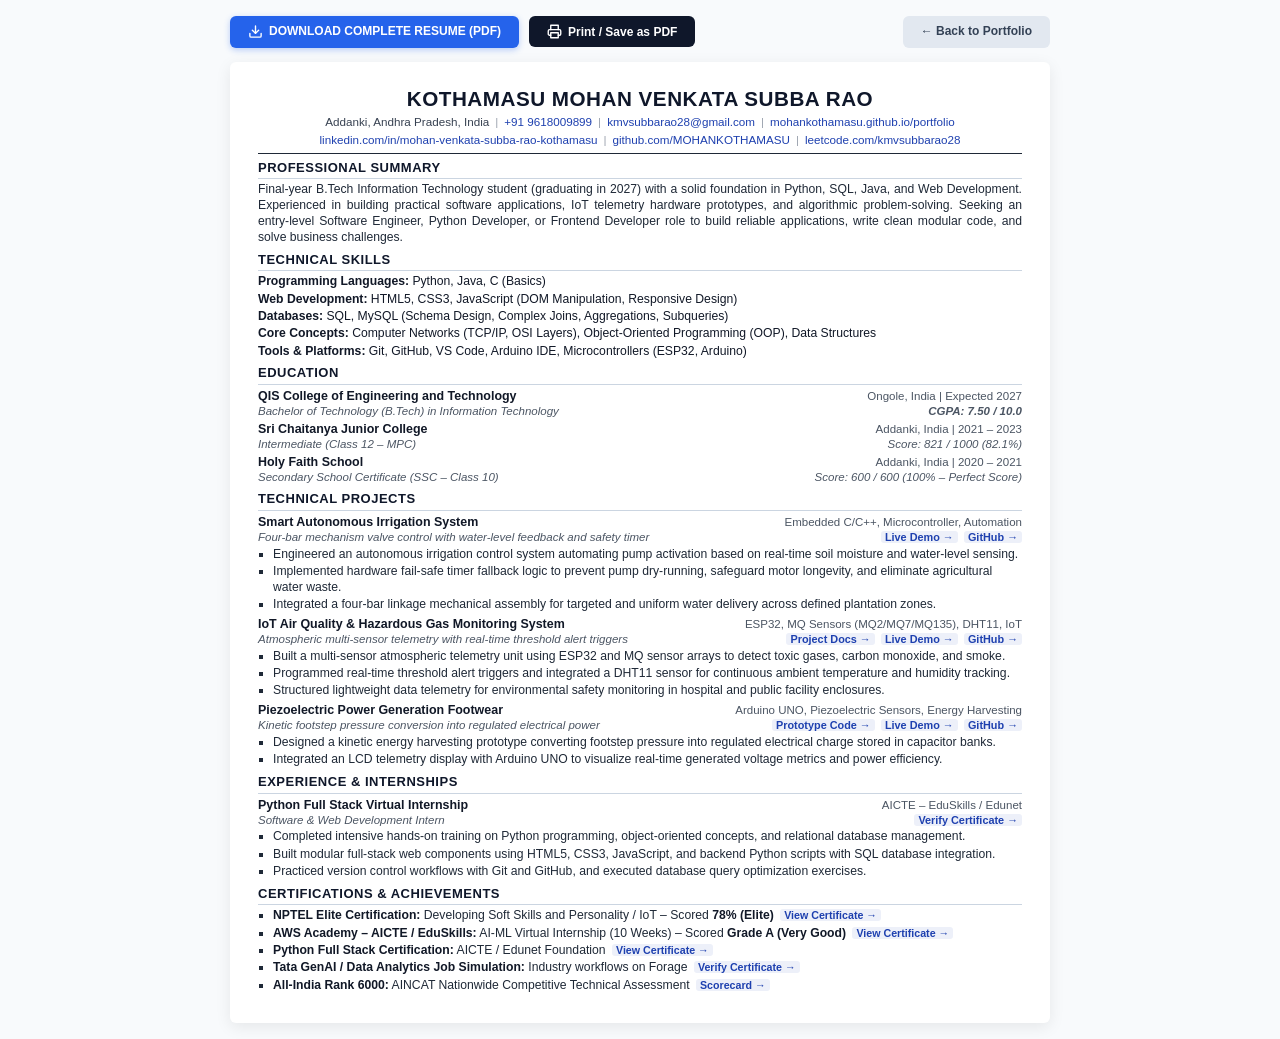
==== commit d57c1e1d: "Replace HackerRank with LeetCode profile link in resume and portfolio" ====
--- a/assets/resume-preview.html
+++ b/assets/resume-preview.html
@@ -352,7 +352,7 @@
         <span class="sep">|</span>
         <span><a href="https://github.com/MOHANKOTHAMASU" target="_blank" rel="noopener noreferrer">github.com/MOHANKOTHAMASU</a></span>
         <span class="sep">|</span>
-        <span><a href="https://www.hackerrank.com/profile/kmvsubbarao28" target="_blank" rel="noopener noreferrer">hackerrank.com/kmvsubbarao28</a></span>
+        <span><a href="https://leetcode.com/u/kmvsubbarao28/" target="_blank" rel="noopener noreferrer">leetcode.com/kmvsubbarao28</a></span>
       </div>
     </header>
 
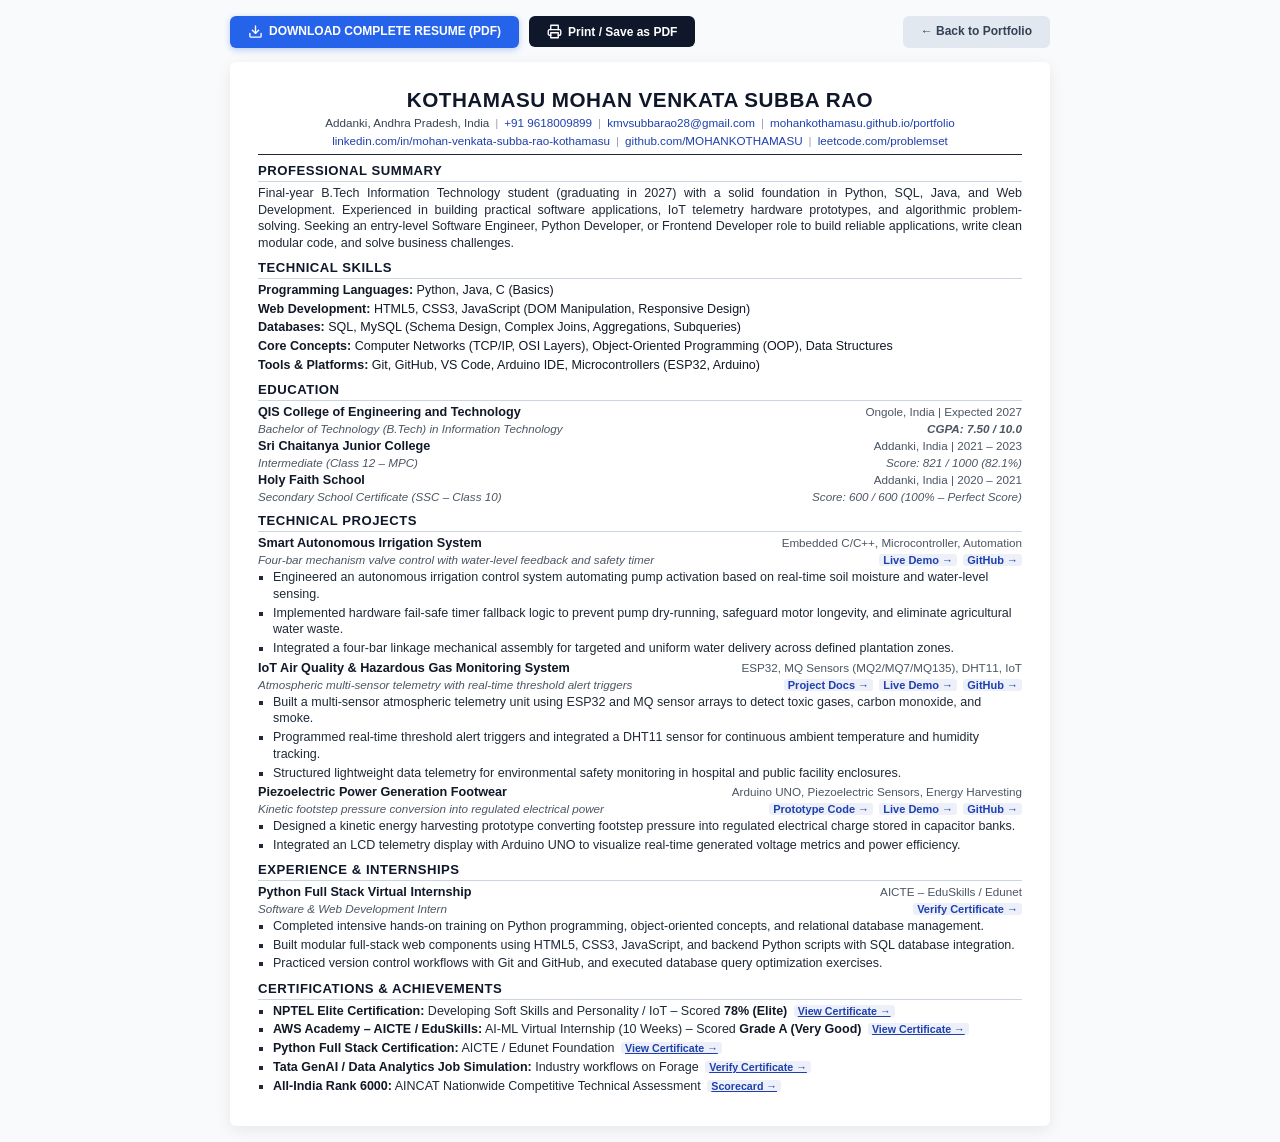
==== commit 072baf42: "Update LeetCode link to problemset URL and balance 1-page resume layout to eliminate bottom white sp" ====
--- a/assets/resume-preview.html
+++ b/assets/resume-preview.html
@@ -8,7 +8,7 @@
   <style>
     @page {
       size: A4 portrait;
-      margin: 8mm 12mm;
+      margin: 11mm 12mm 11mm 12mm;
     }
 
     * {
@@ -20,8 +20,8 @@
     body {
       font-family: 'Calibri', 'Helvetica Neue', Arial, sans-serif;
       color: #111827;
-      line-height: 1.30;
-      font-size: 9.5pt;
+      line-height: 1.33;
+      font-size: 9.4pt;
       background: #f8fafc;
       margin: 0;
       padding: 16px 12px;
@@ -111,8 +111,8 @@
         background: #ffffff !important;
         margin: 0 !important;
         padding: 0 !important;
-        font-size: 9pt !important;
-        line-height: 1.25 !important;
+        font-size: 9.4pt !important;
+        line-height: 1.33 !important;
       }
 
       .print-bar {
@@ -144,7 +144,7 @@
 
       .cert-link {
         display: inline !important;
-        font-size: 7.75pt !important;
+        font-size: 8pt !important;
         color: #1e40af !important;
         text-decoration: underline !important;
         background: transparent !important;
@@ -153,23 +153,23 @@
       }
 
       .section {
-        margin-bottom: 5px !important;
+        margin-bottom: 7.5px !important;
         page-break-inside: avoid !important;
         break-inside: avoid !important;
       }
 
       .section-title {
-        margin-bottom: 2px !important;
-        padding-bottom: 1px !important;
+        margin-bottom: 3px !important;
+        padding-bottom: 1.5px !important;
       }
 
       ul {
         margin-top: 1px !important;
-        margin-bottom: 2px !important;
+        margin-bottom: 3px !important;
       }
 
       li {
-        margin-bottom: 1px !important;
+        margin-bottom: 2.1px !important;
       }
     }
 
@@ -178,7 +178,7 @@
       text-align: center;
       border-bottom: 1.5px solid #1f2937;
       padding-bottom: 5px;
-      margin-bottom: 6px;
+      margin-bottom: 7px;
     }
 
     .name {
@@ -216,11 +216,11 @@
 
     /* Section */
     .section {
-      margin-bottom: 6px;
+      margin-bottom: 7.5px;
     }
 
     .section-title {
-      font-size: 9.75pt;
+      font-size: 9.85pt;
       font-weight: 700;
       text-transform: uppercase;
       letter-spacing: 0.5px;
@@ -233,13 +233,15 @@
     .summary-text {
       text-align: justify;
       color: #1f2937;
-      font-size: 9.15pt;
+      font-size: 9.4pt;
+      line-height: 1.33;
     }
 
     /* Skills */
     .skills-category {
-      margin-bottom: 1.5px;
-      font-size: 9.15pt;
+      margin-bottom: 2px;
+      font-size: 9.4pt;
+      line-height: 1.33;
     }
 
     .skills-category strong {
@@ -254,14 +256,14 @@
       align-items: baseline;
       font-weight: 600;
       color: #111827;
-      font-size: 9.35pt;
+      font-size: 9.5pt;
     }
 
     .item-sub {
       display: flex;
       justify-content: space-between;
       align-items: baseline;
-      font-size: 8.65pt;
+      font-size: 8.75pt;
       color: #4b5563;
       font-style: italic;
       margin-bottom: 1.5px;
@@ -271,12 +273,12 @@
       color: #1e40af;
       font-style: normal;
       text-decoration: none;
-      font-size: 8.15pt;
+      font-size: 8.25pt;
     }
 
     .item-date {
       font-weight: normal;
-      font-size: 8.65pt;
+      font-size: 8.75pt;
       color: #4b5563;
     }
 
@@ -288,9 +290,10 @@
     }
 
     li {
-      margin-bottom: 1.5px;
+      margin-bottom: 2.1px;
       color: #1f2937;
-      font-size: 9.15pt;
+      font-size: 9.4pt;
+      line-height: 1.33;
     }
 
     li strong {
@@ -301,7 +304,7 @@
       font-size: 8pt;
       font-weight: 600;
       color: #1e40af;
-      text-decoration: none;
+      text-decoration: underline;
       margin-left: 3px;
       padding: 0 4px;
       background: rgba(30, 64, 175, 0.08);
@@ -352,7 +355,7 @@
         <span class="sep">|</span>
         <span><a href="https://github.com/MOHANKOTHAMASU" target="_blank" rel="noopener noreferrer">github.com/MOHANKOTHAMASU</a></span>
         <span class="sep">|</span>
-        <span><a href="https://leetcode.com/u/kmvsubbarao28/" target="_blank" rel="noopener noreferrer">leetcode.com/kmvsubbarao28</a></span>
+        <span><a href="https://leetcode.com/problemset/" target="_blank" rel="noopener noreferrer">leetcode.com/problemset</a></span>
       </div>
     </header>
 
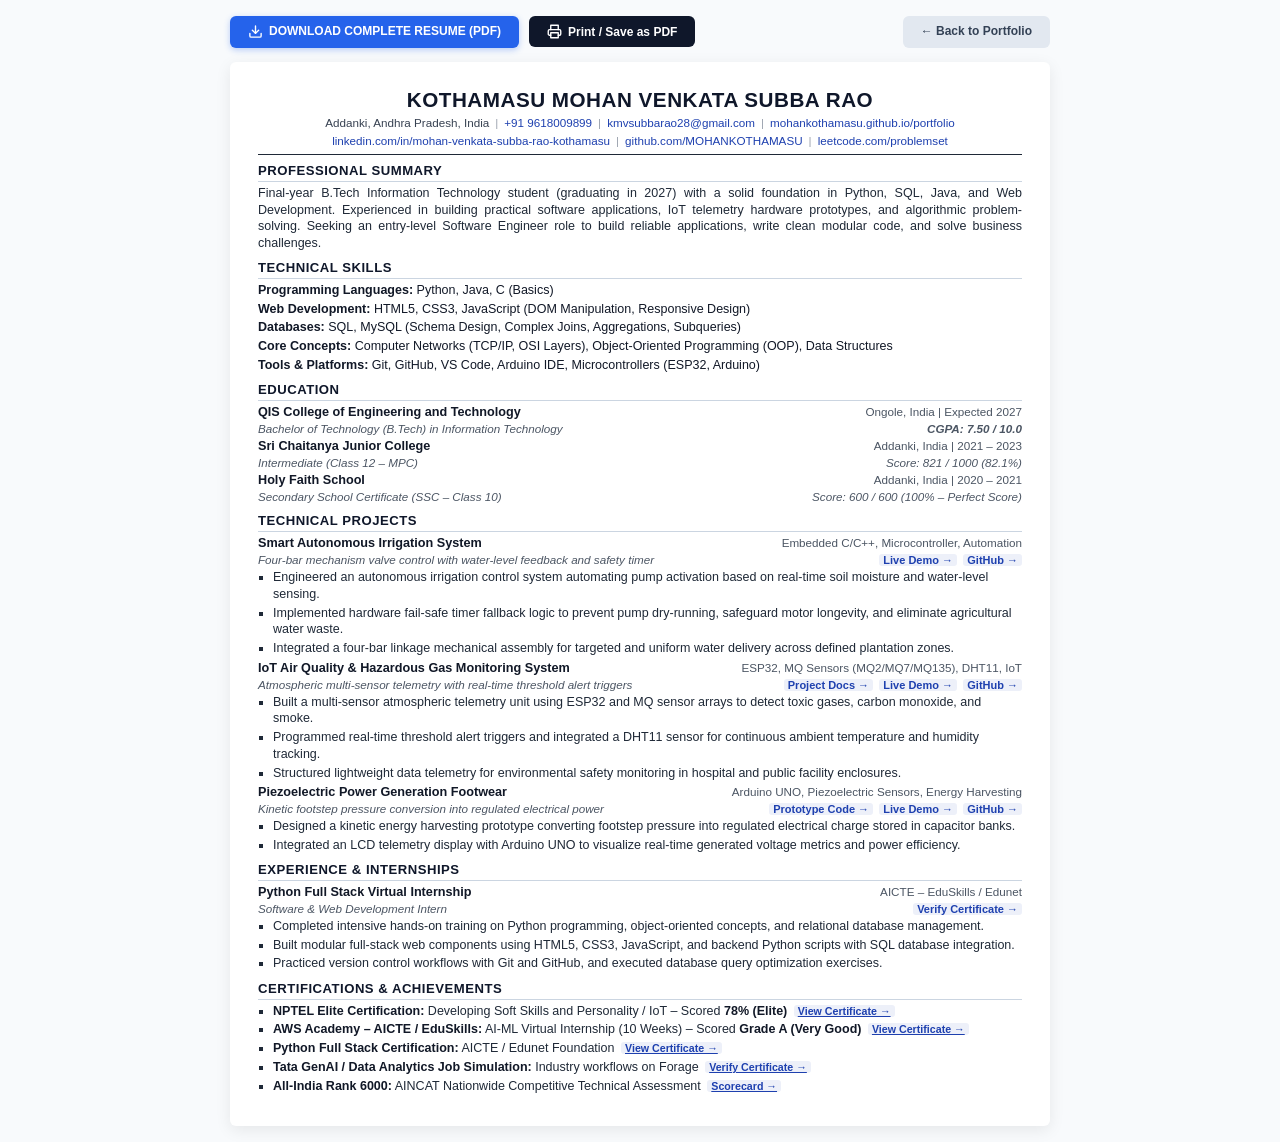
==== commit 3c9dafe7: "Update target role to Software Engineer only and consolidate resume download to dedicated section" ====
--- a/assets/resume-preview.html
+++ b/assets/resume-preview.html
@@ -365,8 +365,7 @@
       <p class="summary-text">
         Final-year B.Tech Information Technology student (graduating in 2027) with a solid foundation in Python, SQL,
         Java, and Web Development. Experienced in building practical software applications, IoT telemetry hardware
-        prototypes, and algorithmic problem-solving. Seeking an entry-level Software Engineer, Python Developer, or
-        Frontend Developer role to build reliable applications, write clean modular code, and solve business challenges.
+        prototypes, and algorithmic problem-solving. Seeking an entry-level Software Engineer role to build reliable applications, write clean modular code, and solve business challenges.
       </p>
     </section>
 
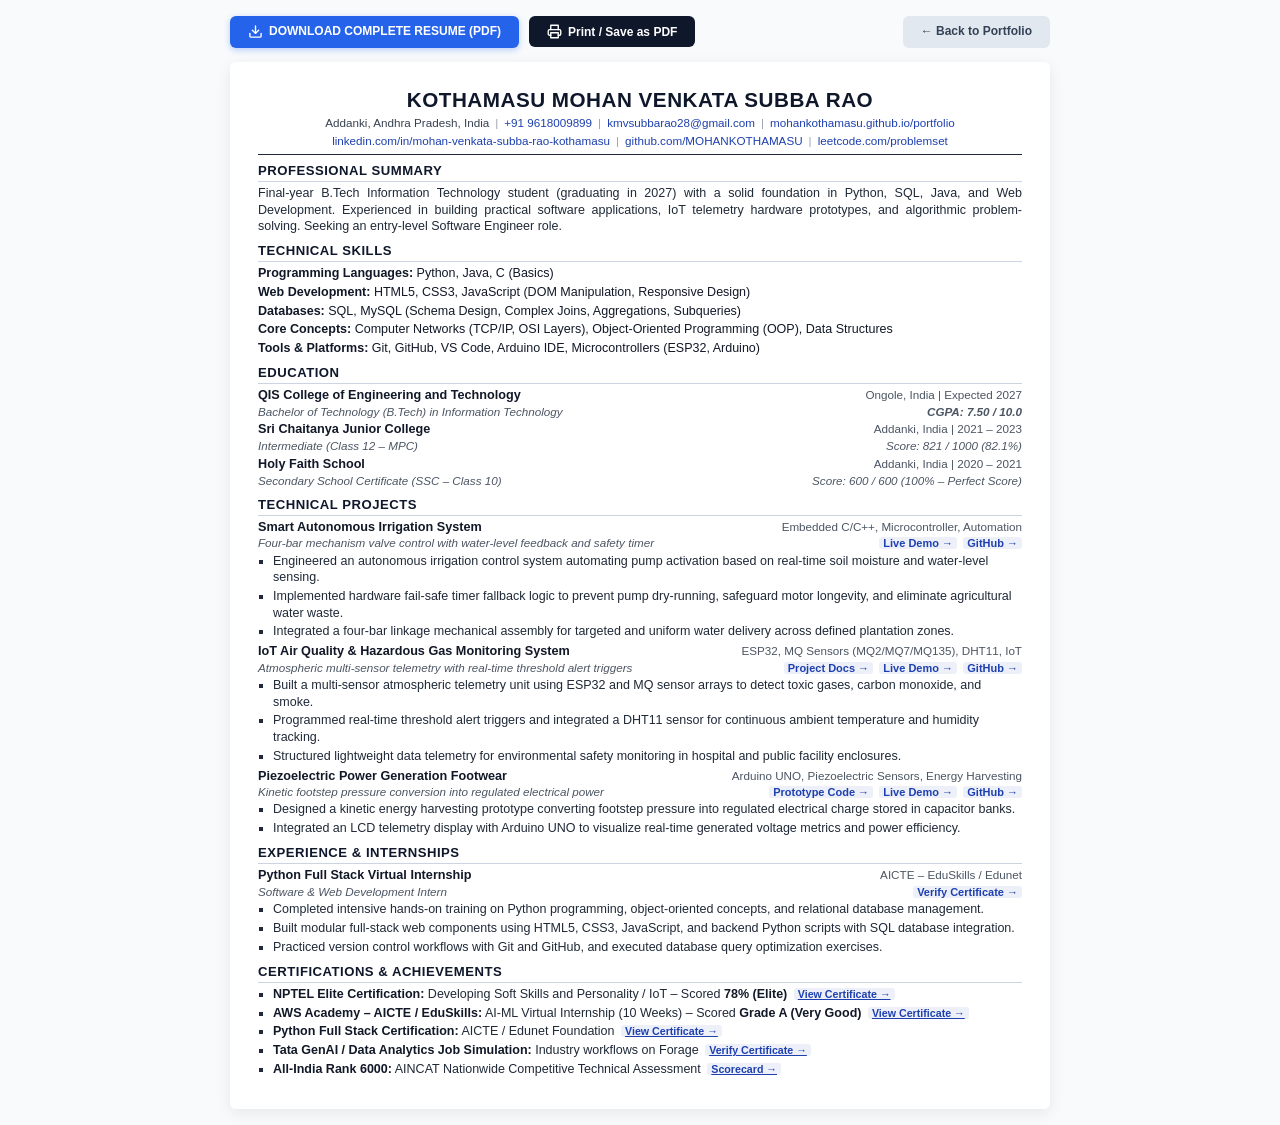
==== commit b4dcd4cb: "Shorten resume Professional Summary to Seeking an entry-level Software Engineer role" ====
--- a/assets/resume-preview.html
+++ b/assets/resume-preview.html
@@ -365,7 +365,7 @@
       <p class="summary-text">
         Final-year B.Tech Information Technology student (graduating in 2027) with a solid foundation in Python, SQL,
         Java, and Web Development. Experienced in building practical software applications, IoT telemetry hardware
-        prototypes, and algorithmic problem-solving. Seeking an entry-level Software Engineer role to build reliable applications, write clean modular code, and solve business challenges.
+        prototypes, and algorithmic problem-solving. Seeking an entry-level Software Engineer role.
       </p>
     </section>
 
